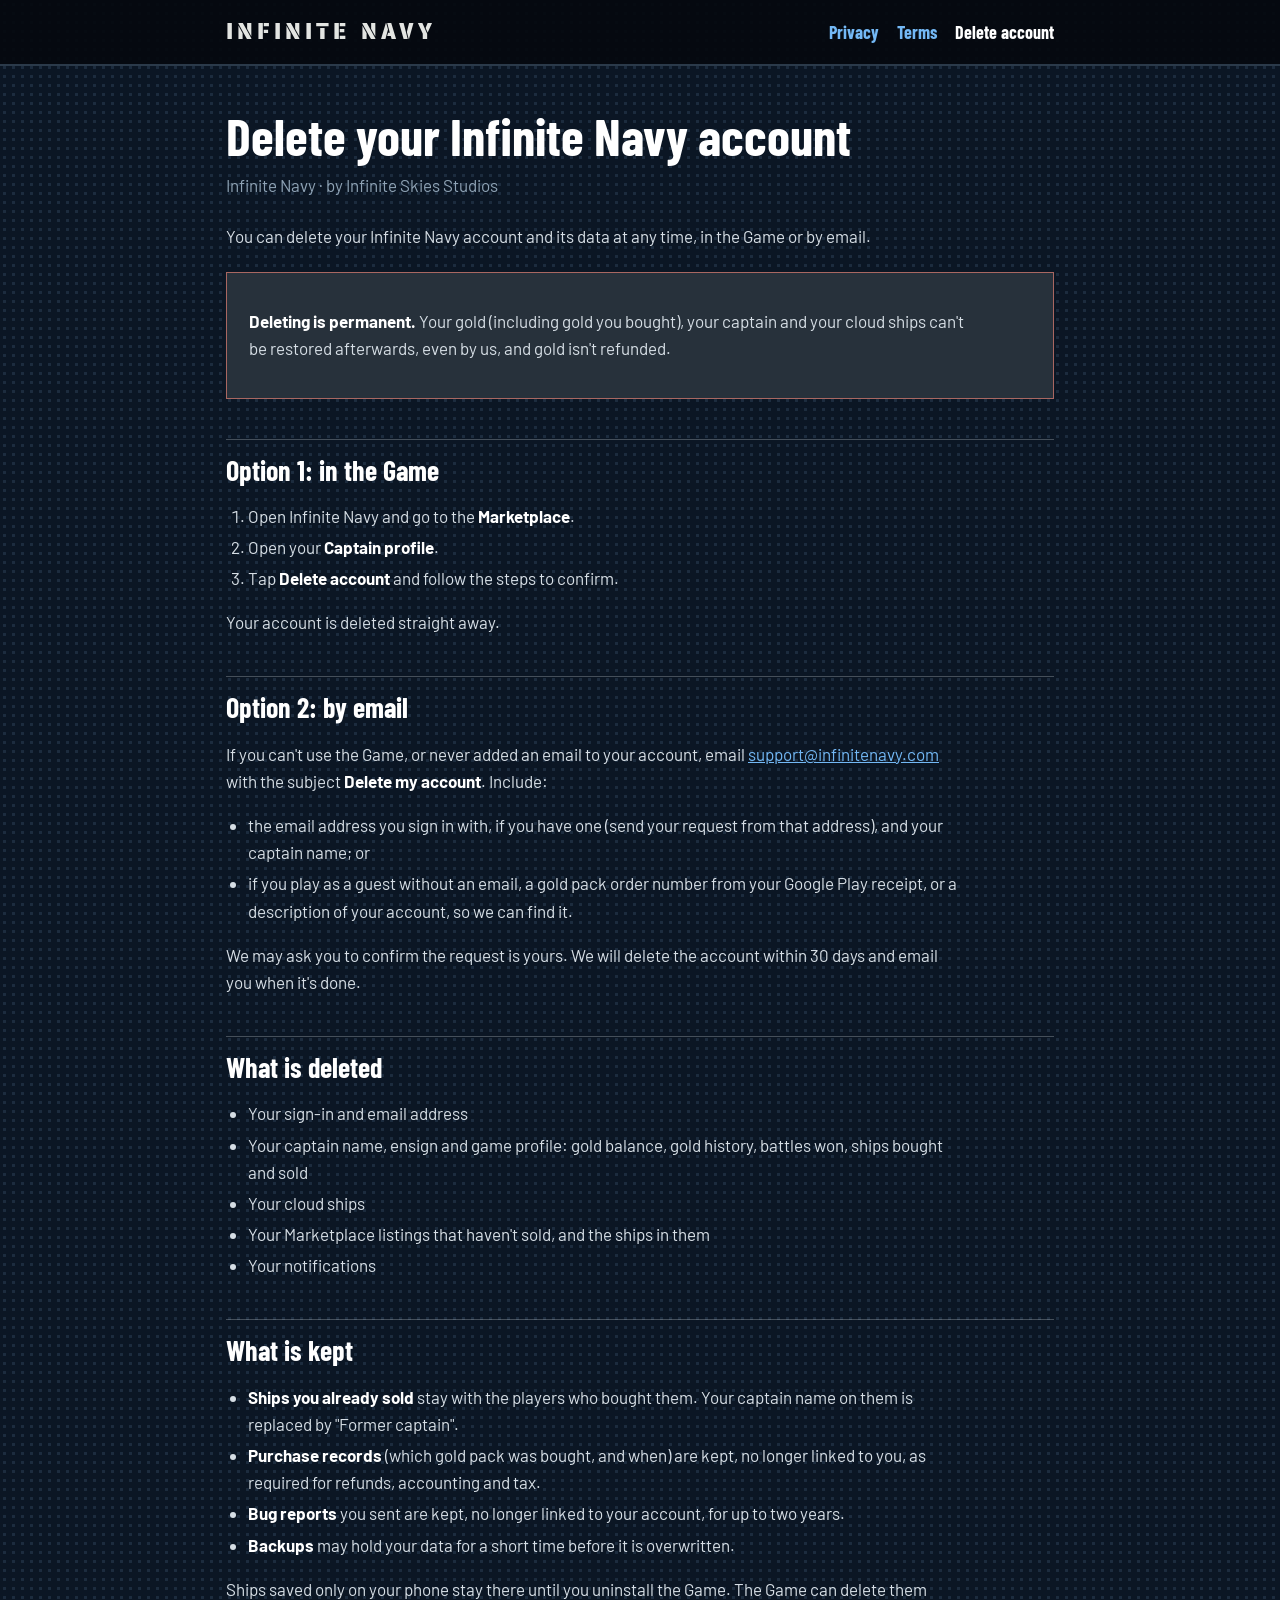
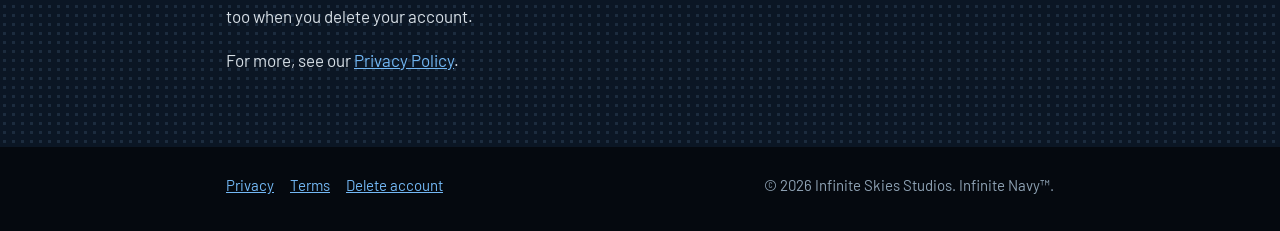
==== delete-account.html @ 70647fc3 "Add Privacy Policy, Terms of Service and account deletion pages Linked from the footer, the game's f" ====
<!doctype html>
<html lang="en">
<head>
<meta charset="utf-8">
<meta name="viewport" content="width=device-width,initial-scale=1,viewport-fit=cover">
<title>Delete Your Account · Infinite Navy</title>
<meta name="description" content="How to delete your Infinite Navy account and data, and what is deleted.">
<link rel="canonical" href="https://infinitenavy.com/delete-account.html">
<meta name="theme-color" content="#05090f">
<link rel="preconnect" href="https://fonts.googleapis.com">
<link rel="preconnect" href="https://fonts.gstatic.com" crossorigin>
<link href="https://fonts.googleapis.com/css2?family=Saira+Stencil+One&family=Barlow+Condensed:wght@600;700&family=Barlow:wght@400;600&display=swap" rel="stylesheet">
<link rel="stylesheet" href="legal.css">
</head>
<body>
<header class="nav">
  <div class="wrap">
    <a class="logo" href="/">INFINITE NAVY</a>
    <ul>
      <li><a href="privacy.html">Privacy</a></li>
      <li><a href="terms.html">Terms</a></li>
      <li><a href="delete-account.html" aria-current="page">Delete account</a></li>
    </ul>
  </div>
</header>

<main class="wrap">
<h1>Delete your Infinite Navy account</h1>
<p class="meta">Infinite Navy · by Infinite Skies Studios</p>

<p>You can delete your Infinite Navy account and its data at any time, in the Game or by email.</p>

<div class="box warn">
  <p><strong>Deleting is permanent.</strong> Your gold (including gold you bought), your captain and your cloud ships can't be restored afterwards, even by us, and gold isn't refunded.</p>
</div>

<h2>Option 1: in the Game</h2>
<ol>
  <li>Open Infinite Navy and go to the <strong>Marketplace</strong>.</li>
  <li>Open your <strong>Captain profile</strong>.</li>
  <li>Tap <strong>Delete account</strong> and follow the steps to confirm.</li>
</ol>
<p>Your account is deleted straight away.</p>

<h2>Option 2: by email</h2>
<p>If you can't use the Game, or never added an email to your account, email <a href="mailto:support@infinitenavy.com?subject=Delete%20my%20account">support@infinitenavy.com</a> with the subject <strong>Delete my account</strong>. Include:</p>
<ul>
  <li>the email address you sign in with, if you have one (send your request from that address), and your captain name; or</li>
  <li>if you play as a guest without an email, a gold pack order number from your Google Play receipt, or a description of your account, so we can find it.</li>
</ul>
<p>We may ask you to confirm the request is yours. We will delete the account within 30 days and email you when it's done.</p>

<h2>What is deleted</h2>
<ul>
  <li>Your sign-in and email address</li>
  <li>Your captain name, ensign and game profile: gold balance, gold history, battles won, ships bought and sold</li>
  <li>Your cloud ships</li>
  <li>Your Marketplace listings that haven't sold, and the ships in them</li>
  <li>Your notifications</li>
</ul>

<h2>What is kept</h2>
<ul>
  <li><strong>Ships you already sold</strong> stay with the players who bought them. Your captain name on them is replaced by "Former captain".</li>
  <li><strong>Purchase records</strong> (which gold pack was bought, and when) are kept, no longer linked to you, as required for refunds, accounting and tax.</li>
  <li><strong>Bug reports</strong> you sent are kept, no longer linked to your account, for up to two years.</li>
  <li><strong>Backups</strong> may hold your data for a short time before it is overwritten.</li>
</ul>
<p>Ships saved only on your phone stay there until you uninstall the Game. The Game can delete them too when you delete your account.</p>

<p>For more, see our <a href="privacy.html">Privacy Policy</a>.</p>
</main>

<footer>
  <div class="wrap">
    <nav><a href="privacy.html">Privacy</a><a href="terms.html">Terms</a><a href="delete-account.html">Delete account</a></nav>
    <span>© 2026 Infinite Skies Studios. Infinite Navy™.</span>
  </div>
</footer>
</body>
</html>
---- legal.css ----
/* Shared look for the legal pages (privacy, terms, account deletion): the landing page's dark
   navy chart-paper ground and fonts, set as a readable single column of text. */
:root {
  --sea: #0b1624;
  --deep: #05090f;
  --steel: #27313b;
  --rule: rgba(220, 226, 230, 0.28);
  --ink: #ffffff;
  --ink-2: #d6dee5;
  --ink-3: #8fa3b5;
  --cyan: #73b8f5;
  --gold: #f2c93b;
  --red: #ff8a7a;
  --dot: rgba(120, 160, 200, 0.16);
  --f-logo: 'Saira Stencil One', Impact, 'Arial Narrow Bold', sans-serif;
  --f-head: 'Barlow Condensed', 'Arial Narrow', Arial, sans-serif;
  --f-body: 'Barlow', 'Segoe UI', Roboto, Arial, sans-serif;
  color-scheme: dark;
}
* { box-sizing: border-box; }
body {
  margin: 0;
  background-color: var(--sea);
  background-image: radial-gradient(var(--dot) 1.4px, transparent 1.6px);
  background-size: 9px 9px;
  color: var(--ink-2);
  font-family: var(--f-body);
  font-size: 17px;
  line-height: 1.6;
}
a { color: var(--cyan); }
a:hover { color: var(--ink); }
:focus-visible { outline: 3px solid var(--gold); outline-offset: 3px; }

.wrap { width: 100%; max-width: 860px; margin: 0 auto; padding-left: max(16px, env(safe-area-inset-left, 0px)); padding-right: max(16px, env(safe-area-inset-right, 0px)); }

.nav { background: rgba(5, 9, 15, 0.94); border-bottom: 2px solid #2b3a4a; }
.nav .wrap { display: flex; align-items: center; gap: 20px; min-height: 64px; flex-wrap: wrap; }
.logo { font-family: var(--f-logo); font-size: 22px; letter-spacing: 4px; color: #e3e5e2; text-decoration: none; white-space: nowrap; }
.nav ul { display: flex; gap: 18px; list-style: none; margin: 0 0 0 auto; padding: 0; flex-wrap: wrap; }
.nav ul a { font-family: var(--f-head); font-weight: 700; font-size: 18px; color: var(--cyan); text-decoration: none; }
.nav ul a[aria-current="page"] { color: var(--ink); }

main { padding-block: 40px 56px; }
h1, h2, h3 { font-family: var(--f-head); color: var(--ink); line-height: 1.15; }
h1 { font-size: clamp(36px, 7vw, 52px); margin: 0 0 6px; }
h2 { font-size: 28px; margin: 40px 0 10px; padding-top: 14px; border-top: 1px solid var(--rule); }
h3 { font-size: 21px; margin: 24px 0 6px; }
.meta { color: var(--ink-3); margin: 0 0 24px; }
p, li { max-width: 72ch; }
ul, ol { padding-left: 1.3em; }
li { margin: 4px 0; }
strong { color: var(--ink); }

.box { background: var(--steel); border: 1px solid var(--rule); padding: 18px 22px; margin: 22px 0; }
.box h2, .box h3 { margin-top: 0; padding-top: 0; border-top: 0; }
.box.warn { border-color: rgba(255, 138, 122, 0.6); }

table { border-collapse: collapse; width: 100%; margin: 14px 0; font-size: 16px; }
th, td { text-align: left; vertical-align: top; padding: 10px 12px; border: 1px solid var(--rule); }
th { font-family: var(--f-head); font-size: 18px; color: var(--ink); background: rgba(5, 9, 15, 0.5); }
.table-scroll { overflow-x: auto; }

footer { background: var(--deep); padding-block: 26px 34px; font-size: 15px; color: var(--ink-3); }
footer .wrap { display: flex; flex-wrap: wrap; justify-content: space-between; gap: 10px 24px; }
footer nav a { margin-right: 16px; }
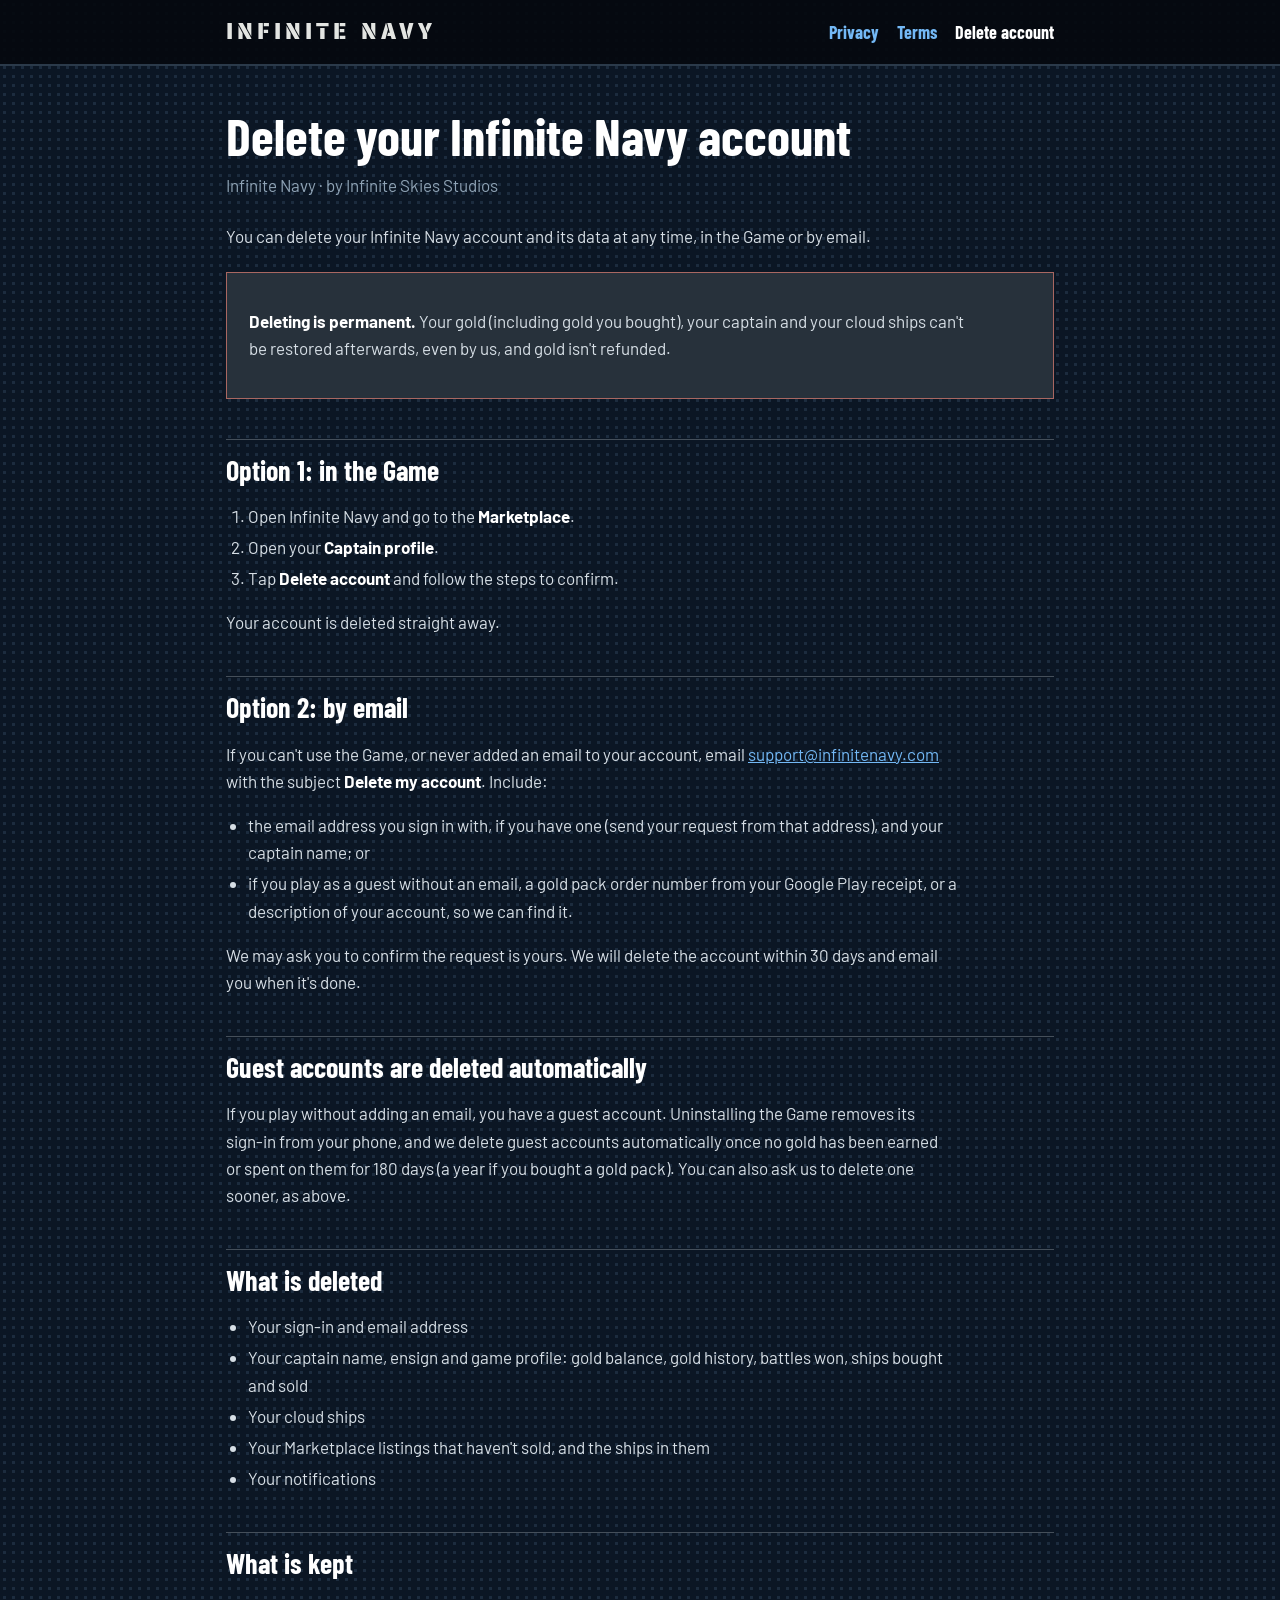
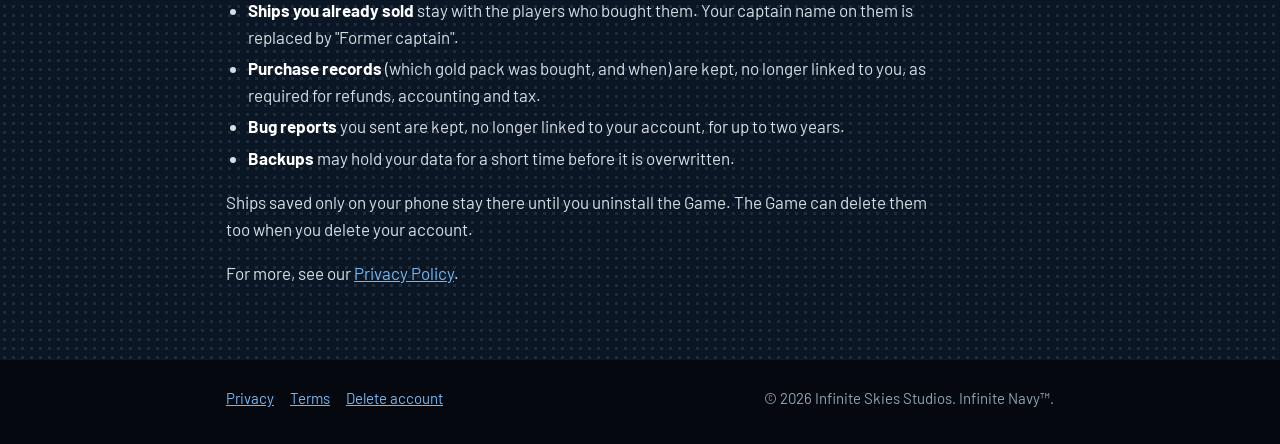
==== commit c8588527: "Privacy and deletion pages: guest accounts are deleted automatically Co-Authored-By: Claude Opus 5.5" ====
--- a/delete-account.html
+++ b/delete-account.html
@@ -50,6 +50,9 @@
 </ul>
 <p>We may ask you to confirm the request is yours. We will delete the account within 30 days and email you when it's done.</p>
 
+<h2>Guest accounts are deleted automatically</h2>
+<p>If you play without adding an email, you have a guest account. Uninstalling the Game removes its sign-in from your phone, and we delete guest accounts automatically once no gold has been earned or spent on them for 180 days (a year if you bought a gold pack). You can also ask us to delete one sooner, as above.</p>
+
 <h2>What is deleted</h2>
 <ul>
   <li>Your sign-in and email address</li>
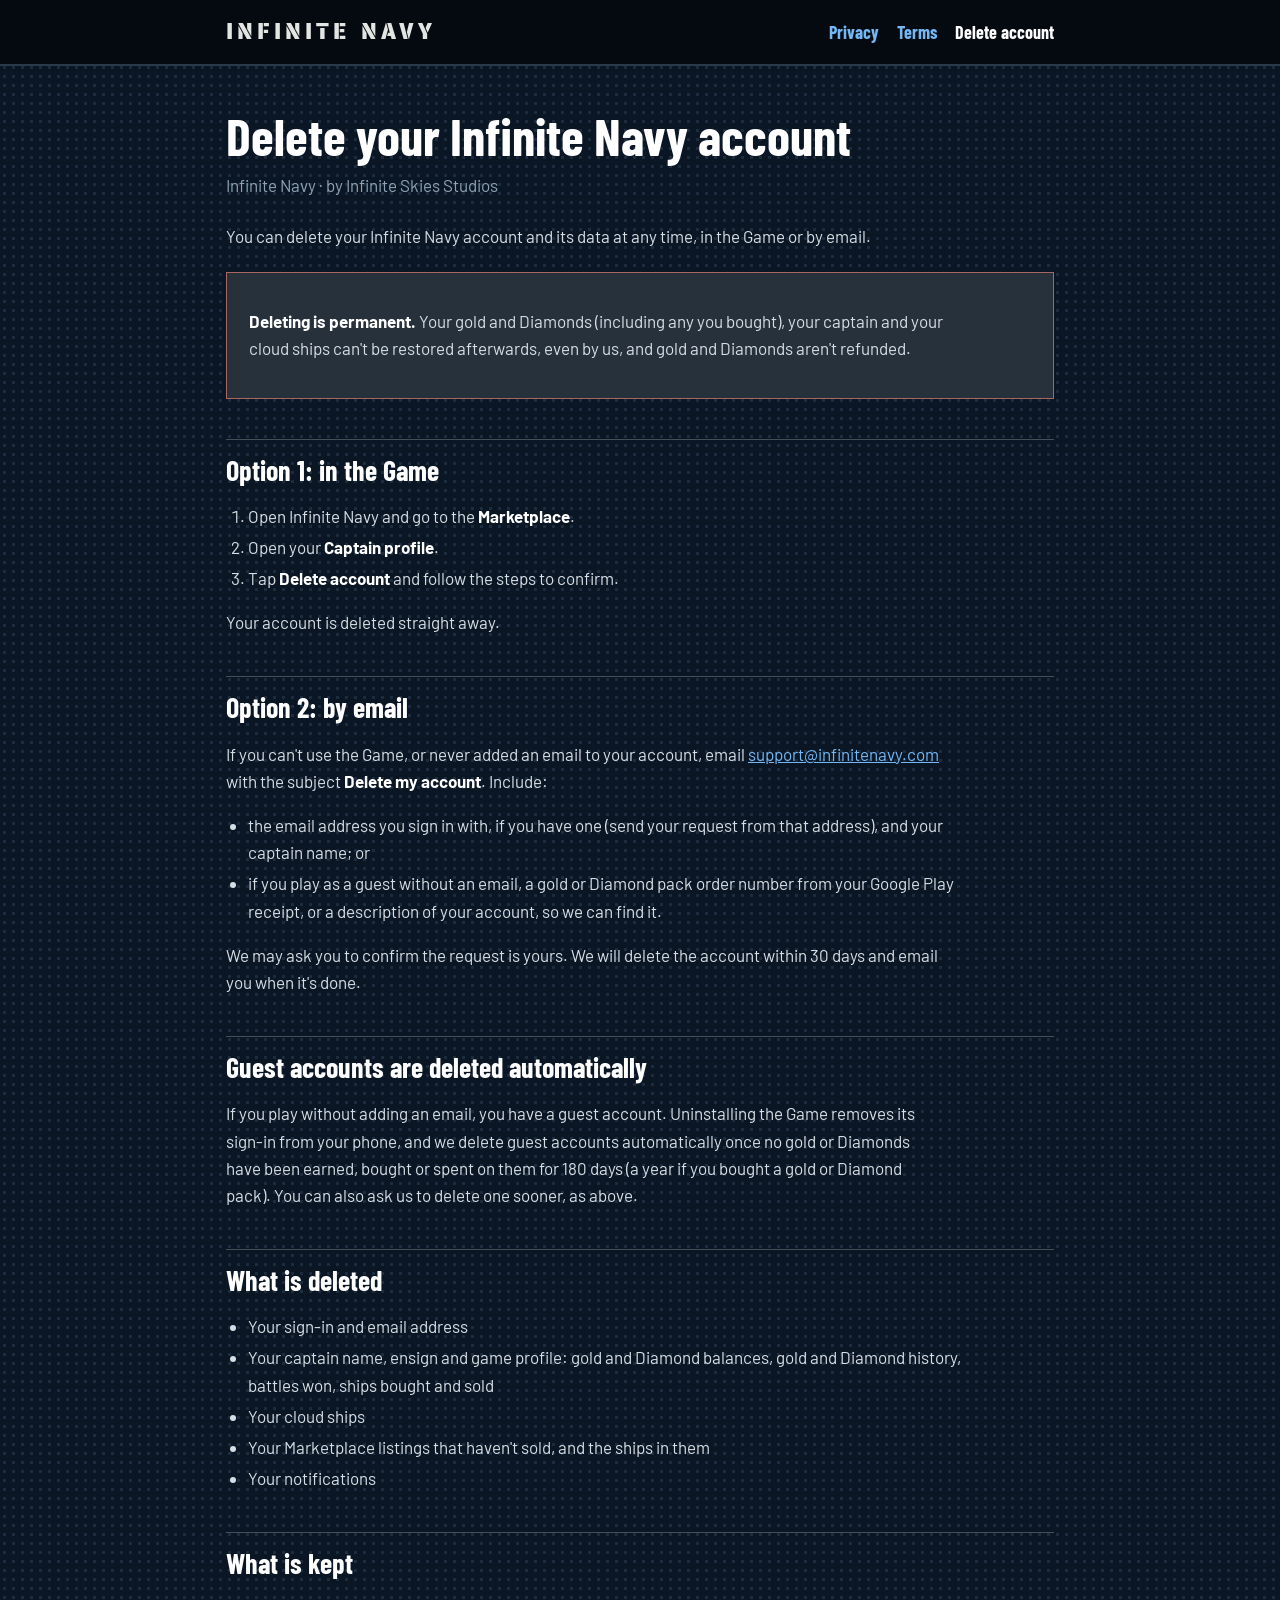
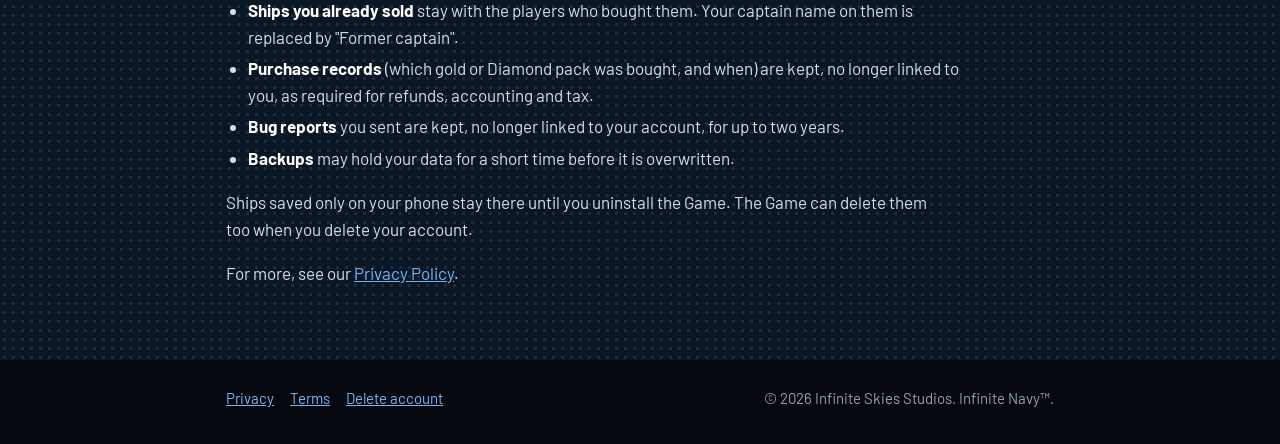
==== commit d350cb8c: "Add Diamonds, Discord links and new game screenshots Add the Diamonds section and Diamond wording in" ====
--- a/delete-account.html
+++ b/delete-account.html
@@ -31,7 +31,7 @@
 <p>You can delete your Infinite Navy account and its data at any time, in the Game or by email.</p>
 
 <div class="box warn">
-  <p><strong>Deleting is permanent.</strong> Your gold (including gold you bought), your captain and your cloud ships can't be restored afterwards, even by us, and gold isn't refunded.</p>
+  <p><strong>Deleting is permanent.</strong> Your gold and Diamonds (including any you bought), your captain and your cloud ships can't be restored afterwards, even by us, and gold and Diamonds aren't refunded.</p>
 </div>
 
 <h2>Option 1: in the Game</h2>
@@ -46,17 +46,17 @@
 <p>If you can't use the Game, or never added an email to your account, email <a href="mailto:support@infinitenavy.com?subject=Delete%20my%20account">support@infinitenavy.com</a> with the subject <strong>Delete my account</strong>. Include:</p>
 <ul>
   <li>the email address you sign in with, if you have one (send your request from that address), and your captain name; or</li>
-  <li>if you play as a guest without an email, a gold pack order number from your Google Play receipt, or a description of your account, so we can find it.</li>
+  <li>if you play as a guest without an email, a gold or Diamond pack order number from your Google Play receipt, or a description of your account, so we can find it.</li>
 </ul>
 <p>We may ask you to confirm the request is yours. We will delete the account within 30 days and email you when it's done.</p>
 
 <h2>Guest accounts are deleted automatically</h2>
-<p>If you play without adding an email, you have a guest account. Uninstalling the Game removes its sign-in from your phone, and we delete guest accounts automatically once no gold has been earned or spent on them for 180 days (a year if you bought a gold pack). You can also ask us to delete one sooner, as above.</p>
+<p>If you play without adding an email, you have a guest account. Uninstalling the Game removes its sign-in from your phone, and we delete guest accounts automatically once no gold or Diamonds have been earned, bought or spent on them for 180 days (a year if you bought a gold or Diamond pack). You can also ask us to delete one sooner, as above.</p>
 
 <h2>What is deleted</h2>
 <ul>
   <li>Your sign-in and email address</li>
-  <li>Your captain name, ensign and game profile: gold balance, gold history, battles won, ships bought and sold</li>
+  <li>Your captain name, ensign and game profile: gold and Diamond balances, gold and Diamond history, battles won, ships bought and sold</li>
   <li>Your cloud ships</li>
   <li>Your Marketplace listings that haven't sold, and the ships in them</li>
   <li>Your notifications</li>
@@ -65,7 +65,7 @@
 <h2>What is kept</h2>
 <ul>
   <li><strong>Ships you already sold</strong> stay with the players who bought them. Your captain name on them is replaced by "Former captain".</li>
-  <li><strong>Purchase records</strong> (which gold pack was bought, and when) are kept, no longer linked to you, as required for refunds, accounting and tax.</li>
+  <li><strong>Purchase records</strong> (which gold or Diamond pack was bought, and when) are kept, no longer linked to you, as required for refunds, accounting and tax.</li>
   <li><strong>Bug reports</strong> you sent are kept, no longer linked to your account, for up to two years.</li>
   <li><strong>Backups</strong> may hold your data for a short time before it is overwritten.</li>
 </ul>
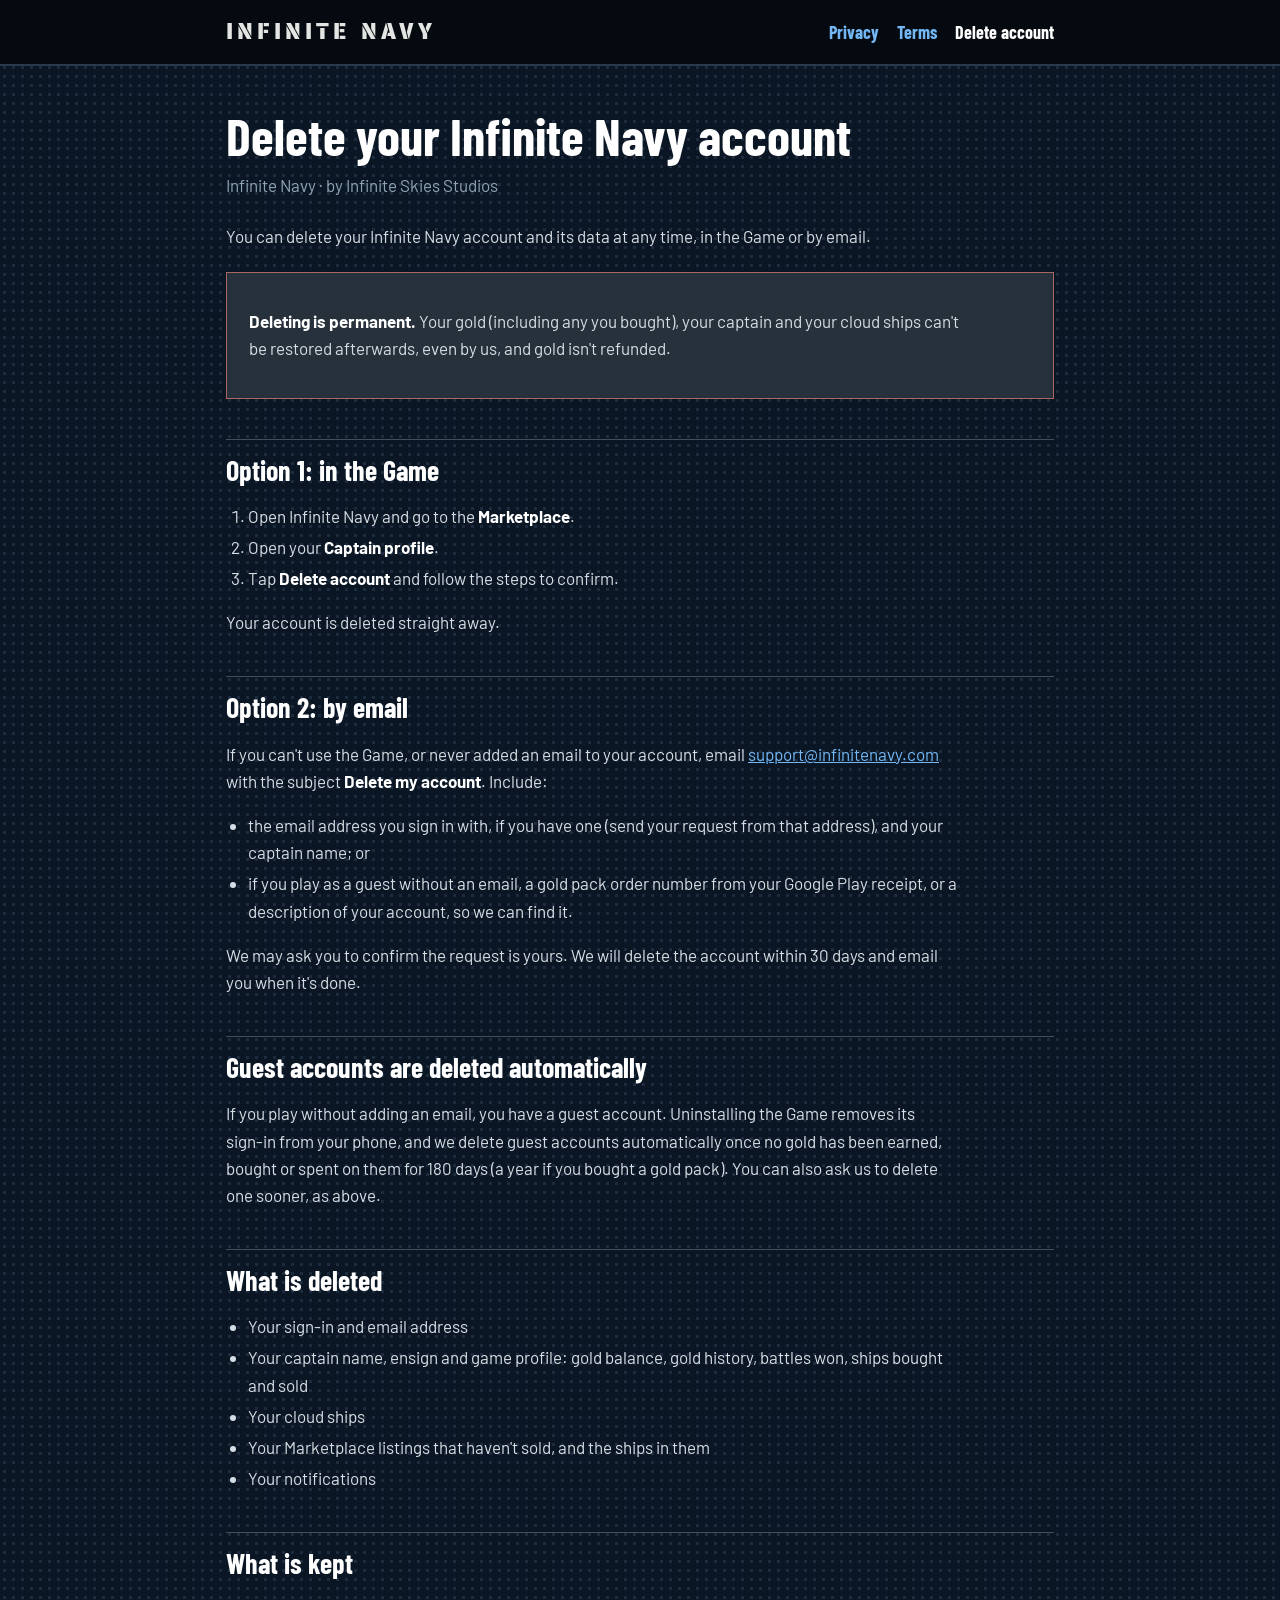
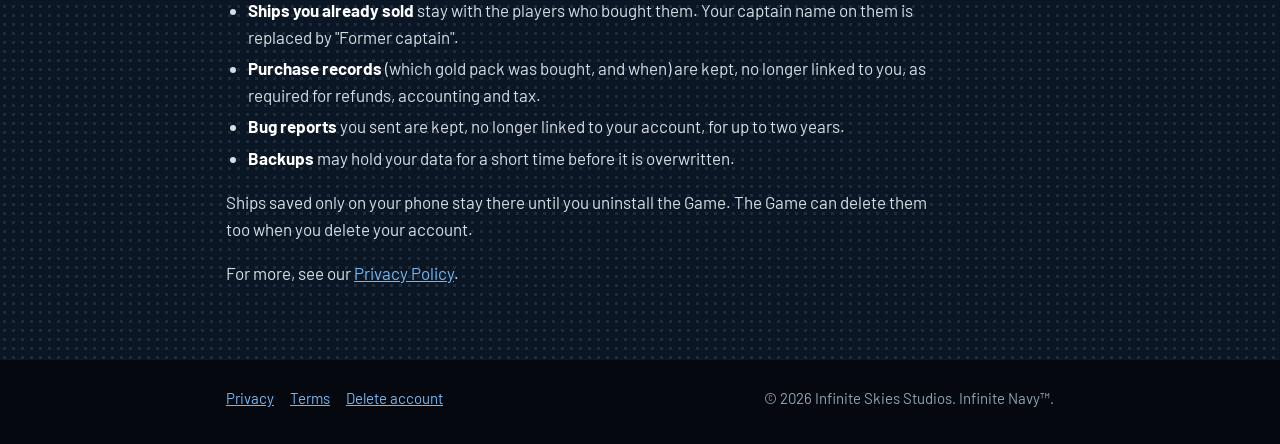
==== commit f09bf421: "1.0.0 is on Google Play: release notes accordion, drop the closed-beta tester group, gold only in th" ====
--- a/delete-account.html
+++ b/delete-account.html
@@ -31,7 +31,7 @@
 <p>You can delete your Infinite Navy account and its data at any time, in the Game or by email.</p>
 
 <div class="box warn">
-  <p><strong>Deleting is permanent.</strong> Your gold and Diamonds (including any you bought), your captain and your cloud ships can't be restored afterwards, even by us, and gold and Diamonds aren't refunded.</p>
+  <p><strong>Deleting is permanent.</strong> Your gold (including any you bought), your captain and your cloud ships can't be restored afterwards, even by us, and gold isn't refunded.</p>
 </div>
 
 <h2>Option 1: in the Game</h2>
@@ -46,17 +46,17 @@
 <p>If you can't use the Game, or never added an email to your account, email <a href="mailto:support@infinitenavy.com?subject=Delete%20my%20account">support@infinitenavy.com</a> with the subject <strong>Delete my account</strong>. Include:</p>
 <ul>
   <li>the email address you sign in with, if you have one (send your request from that address), and your captain name; or</li>
-  <li>if you play as a guest without an email, a gold or Diamond pack order number from your Google Play receipt, or a description of your account, so we can find it.</li>
+  <li>if you play as a guest without an email, a gold pack order number from your Google Play receipt, or a description of your account, so we can find it.</li>
 </ul>
 <p>We may ask you to confirm the request is yours. We will delete the account within 30 days and email you when it's done.</p>
 
 <h2>Guest accounts are deleted automatically</h2>
-<p>If you play without adding an email, you have a guest account. Uninstalling the Game removes its sign-in from your phone, and we delete guest accounts automatically once no gold or Diamonds have been earned, bought or spent on them for 180 days (a year if you bought a gold or Diamond pack). You can also ask us to delete one sooner, as above.</p>
+<p>If you play without adding an email, you have a guest account. Uninstalling the Game removes its sign-in from your phone, and we delete guest accounts automatically once no gold has been earned, bought or spent on them for 180 days (a year if you bought a gold pack). You can also ask us to delete one sooner, as above.</p>
 
 <h2>What is deleted</h2>
 <ul>
   <li>Your sign-in and email address</li>
-  <li>Your captain name, ensign and game profile: gold and Diamond balances, gold and Diamond history, battles won, ships bought and sold</li>
+  <li>Your captain name, ensign and game profile: gold balance, gold history, battles won, ships bought and sold</li>
   <li>Your cloud ships</li>
   <li>Your Marketplace listings that haven't sold, and the ships in them</li>
   <li>Your notifications</li>
@@ -65,7 +65,7 @@
 <h2>What is kept</h2>
 <ul>
   <li><strong>Ships you already sold</strong> stay with the players who bought them. Your captain name on them is replaced by "Former captain".</li>
-  <li><strong>Purchase records</strong> (which gold or Diamond pack was bought, and when) are kept, no longer linked to you, as required for refunds, accounting and tax.</li>
+  <li><strong>Purchase records</strong> (which gold pack was bought, and when) are kept, no longer linked to you, as required for refunds, accounting and tax.</li>
   <li><strong>Bug reports</strong> you sent are kept, no longer linked to your account, for up to two years.</li>
   <li><strong>Backups</strong> may hold your data for a short time before it is overwritten.</li>
 </ul>
